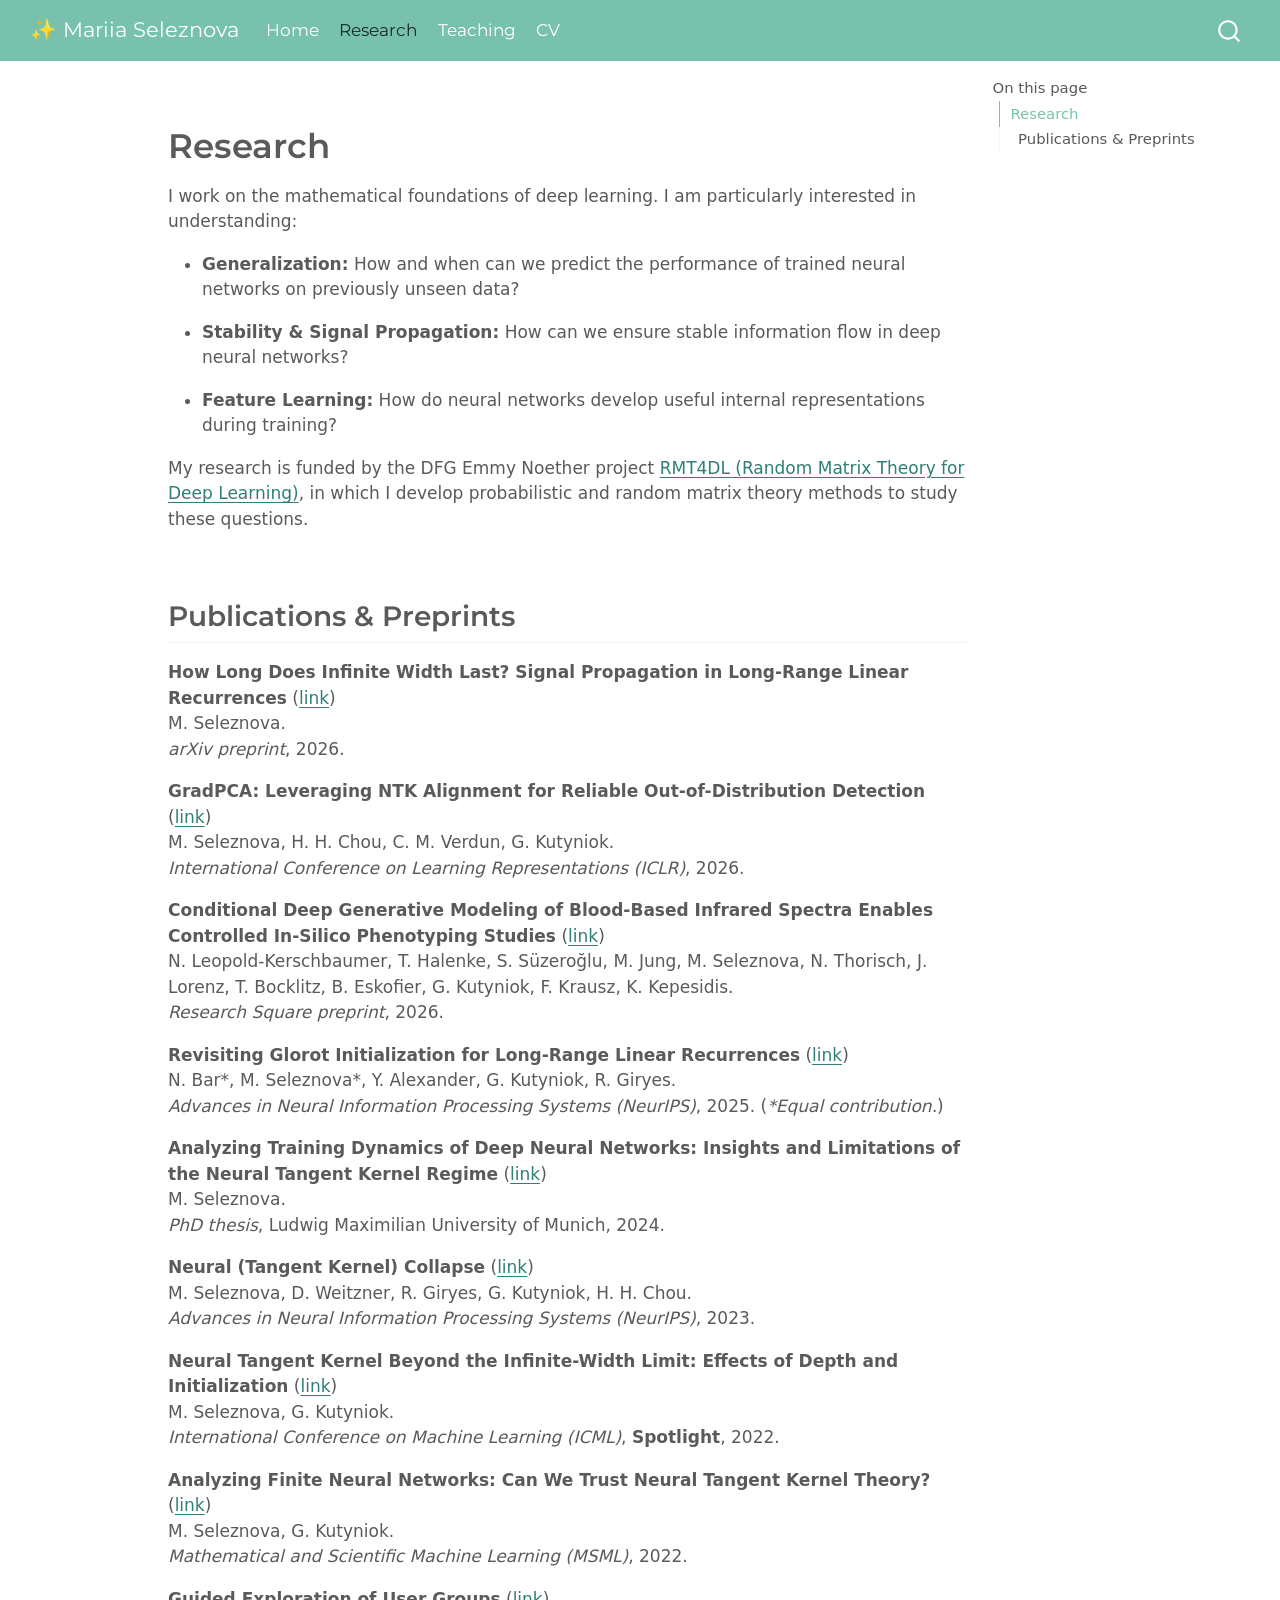
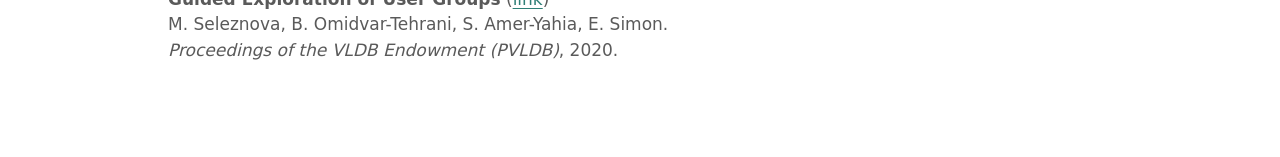
==== research.html @ a416ea93 "Built site for gh-pages" ====
<!DOCTYPE html>
<html xmlns="http://www.w3.org/1999/xhtml" lang="en" xml:lang="en"><head>

<meta charset="utf-8">
<meta name="generator" content="quarto-1.10.18">

<meta name="viewport" content="width=device-width, initial-scale=1.0, user-scalable=yes">


<title>research – ✨ Mariia Seleznova</title>
<style>
/* Default styles provided by pandoc.
** See https://pandoc.org/MANUAL.html#variables-for-html for config info.
*/
span.smallcaps{font-variant: small-caps;}
div.columns{display: flex; gap: 1.5em;}
div.column{flex: auto;}
@media screen {
div.columns{gap: min(4vw, 1.5em);}
div.column{overflow-x: auto;}
}
div.hanging-indent{margin-left: 1.5em; text-indent: -1.5em;}
ul.task-list{list-style: none;}
ul.task-list li input[type="checkbox"] {
  width: 0.8em;
  margin: 0 0.8em 0.2em -1em; /* quarto-specific, see https://github.com/quarto-dev/quarto-cli/issues/4556 */ 
  vertical-align: middle;
}
</style>


<script src="site_libs/quarto-nav/quarto-nav.js"></script>
<script src="site_libs/quarto-nav/headroom.min.js"></script>
<script src="site_libs/clipboard/clipboard.min.js"></script>
<script src="site_libs/quarto-search/autocomplete.umd.js"></script>
<script src="site_libs/quarto-search/fuse.min.js"></script>
<script src="site_libs/quarto-search/quarto-search.js"></script>
<meta name="quarto:offset" content="./">
<script src="site_libs/quarto-html/quarto.js" type="module"></script>
<script src="site_libs/quarto-html/tabsets/tabsets.js" type="module"></script>
<script src="site_libs/quarto-html/popper.min.js"></script>
<script src="site_libs/quarto-html/tippy.umd.min.js"></script>
<script src="site_libs/quarto-html/anchor.min.js"></script>
<link href="site_libs/quarto-html/tippy.css" rel="stylesheet">
<link href="site_libs/quarto-html/quarto-syntax-highlighting-64a204ab8560d761af7679ceaba22944.css" rel="stylesheet" id="quarto-text-highlighting-styles">
<script src="site_libs/bootstrap/bootstrap.min.js"></script>
<link href="site_libs/bootstrap/bootstrap-icons.css" rel="stylesheet">
<link href="site_libs/bootstrap/bootstrap-496a71ca20b0deb91189619ea2a1a39c.min.css" rel="stylesheet" append-hash="true" id="quarto-bootstrap" data-mode="light">
<script id="quarto-search-options" type="application/json">{
  "location": "navbar",
  "copy-button": false,
  "collapse-after": 3,
  "panel-placement": "end",
  "type": "overlay",
  "limit": 50,
  "keyboard-shortcut": [
    "f",
    "/",
    "s"
  ],
  "show-item-context": false,
  "language": {
    "search-no-results-text": "No results",
    "search-matching-documents-text": "matching documents",
    "search-copy-link-title": "Copy link to search",
    "search-hide-matches-text": "Hide additional matches",
    "search-more-match-text": "more match in this document",
    "search-more-matches-text": "more matches in this document",
    "search-clear-button-title": "Clear",
    "search-text-placeholder": "",
    "search-detached-cancel-button-title": "Cancel",
    "search-submit-button-title": "Submit",
    "search-label": "Search"
  }
}</script>


<link rel="stylesheet" href="styles.css">
</head>

<body class="nav-fixed quarto-light">

<div id="quarto-search-results"></div>
  <header id="quarto-header" class="headroom fixed-top">
    <nav class="navbar navbar-expand-lg " data-bs-theme="dark">
      <div class="navbar-container container-fluid">
      <div class="navbar-brand-container mx-auto">
    <a class="navbar-brand" href="./index.html">
    <span class="navbar-title">✨ Mariia Seleznova</span>
    </a>
  </div>
            <div id="quarto-search" class="" title="Search"></div>
          <button class="navbar-toggler" type="button" data-bs-toggle="collapse" data-bs-target="#navbarCollapse" aria-controls="navbarCollapse" role="menu" aria-expanded="false" aria-label="Toggle navigation" onclick="if (window.quartoToggleHeadroom) { window.quartoToggleHeadroom(); }">
  <span class="navbar-toggler-icon"></span>
</button>
          <div class="collapse navbar-collapse" id="navbarCollapse">
            <ul class="navbar-nav navbar-nav-scroll me-auto">
  <li class="nav-item">
    <a class="nav-link" href="./index.html"> 
<span class="menu-text">Home</span></a>
  </li>  
  <li class="nav-item">
    <a class="nav-link active" href="./research.html" aria-current="page"> 
<span class="menu-text">Research</span></a>
  </li>  
  <li class="nav-item">
    <a class="nav-link" href="./teaching.html"> 
<span class="menu-text">Teaching</span></a>
  </li>  
  <li class="nav-item">
    <a class="nav-link" href="./files/cv.pdf"> 
<span class="menu-text">CV</span></a>
  </li>  
</ul>
          </div> <!-- /navcollapse -->
            <div class="quarto-navbar-tools">
</div>
      </div> <!-- /container-fluid -->
    </nav>
</header>
<!-- content -->
<div id="quarto-content" class="quarto-container page-columns page-rows-contents page-layout-article page-navbar">
<!-- sidebar -->
<!-- margin-sidebar -->
    <div id="quarto-margin-sidebar" class="sidebar margin-sidebar">
        <nav id="TOC" role="doc-toc" class="toc-active">
    <h2 id="toc-title">On this page</h2>
   
  <ul>
  <li><a href="#research" id="toc-research" class="nav-link active" data-scroll-target="#research">Research</a>
  <ul class="collapse">
  <li><a href="#publications-preprints" id="toc-publications-preprints" class="nav-link" data-scroll-target="#publications-preprints">Publications &amp; Preprints</a></li>
  </ul></li>
  </ul>
</nav>
    </div>
<!-- main -->
<main class="content" id="quarto-document-content"><header id="title-block-header" class="quarto-title-block"></header>




<section id="research" class="level1">
<h1>Research</h1>
<p>I work on the mathematical foundations of deep learning. I am particularly interested in understanding:</p>
<ul>
<li><p><strong>Generalization:</strong> How and when can we predict the performance of trained neural networks on previously unseen data?</p></li>
<li><p><strong>Stability &amp; Signal Propagation:</strong> How can we ensure stable information flow in deep neural networks?</p></li>
<li><p><strong>Feature Learning:</strong> How do neural networks develop useful internal representations during training?</p></li>
</ul>
<p>My research is funded by the DFG Emmy Noether project <strong><a href="https://gepris.dfg.de/project/572957656/2">RMT4DL (Random Matrix Theory for Deep Learning)</a></strong>, in which I develop probabilistic and random matrix theory methods to study these questions.</p>
<div style="height: 1rem;">

</div>
<section id="publications-preprints" class="level2">
<h2 class="anchored" data-anchor-id="publications-preprints">Publications &amp; Preprints</h2>
<p><strong>How Long Does Infinite Width Last? Signal Propagation in Long-Range Linear Recurrences</strong> (<a href="https://arxiv.org/abs/2605.05113">link</a>)<br>
M. Seleznova.<br>
<em>arXiv preprint</em>, 2026.</p>
<p><strong>GradPCA: Leveraging NTK Alignment for Reliable Out-of-Distribution Detection</strong> (<a href="https://openreview.net/pdf?id=7rvMexIZA1">link</a>)<br>
M. Seleznova, H. H. Chou, C. M. Verdun, G. Kutyniok.<br>
<em>International Conference on Learning Representations (ICLR)</em>, 2026.</p>
<p><strong>Conditional Deep Generative Modeling of Blood-Based Infrared Spectra Enables Controlled In-Silico Phenotyping Studies</strong> (<a href="https://www.researchsquare.com/article/rs-8540695/v1">link</a>)<br>
N. Leopold-Kerschbaumer, T. Halenke, S. Süzeroğlu, M. Jung, M. Seleznova, N. Thorisch, J. Lorenz, T. Bocklitz, B. Eskofier, G. Kutyniok, F. Krausz, K. Kepesidis.<br>
<em>Research Square preprint</em>, 2026.</p>
<p><strong>Revisiting Glorot Initialization for Long-Range Linear Recurrences</strong> (<a href="https://proceedings.neurips.cc/paper_files/paper/2025/file/4fbc7f29151b7c1f0e1f1e5c51c4f5b3-Paper-Conference.pdf">link</a>)<br>
N. Bar*, M. Seleznova*, Y. Alexander, G. Kutyniok, R. Giryes.<br>
<em>Advances in Neural Information Processing Systems (NeurIPS)</em>, 2025. (<em>*Equal contribution.</em>)</p>
<p><strong>Analyzing Training Dynamics of Deep Neural Networks: Insights and Limitations of the Neural Tangent Kernel Regime</strong> (<a href="https://edoc.ub.uni-muenchen.de/34395/1/Seleznova_Mariia.pdf">link</a>)<br>
M. Seleznova.<br>
<em>PhD thesis</em>, Ludwig Maximilian University of Munich, 2024.</p>
<p><strong>Neural (Tangent Kernel) Collapse</strong> (<a href="https://proceedings.neurips.cc/paper_files/paper/2023/file/3477ca0ce484aa2fa42c1361ab601c25-Paper-Conference.pdf">link</a>)<br>
M. Seleznova, D. Weitzner, R. Giryes, G. Kutyniok, H. H. Chou.<br>
<em>Advances in Neural Information Processing Systems (NeurIPS)</em>, 2023.</p>
<p><strong>Neural Tangent Kernel Beyond the Infinite-Width Limit: Effects of Depth and Initialization</strong> (<a href="https://proceedings.mlr.press/v162/seleznova22a.html">link</a>)<br>
M. Seleznova, G. Kutyniok.<br>
<em>International Conference on Machine Learning (ICML)</em>, <strong>Spotlight</strong>, 2022.</p>
<p><strong>Analyzing Finite Neural Networks: Can We Trust Neural Tangent Kernel Theory?</strong> (<a href="https://proceedings.mlr.press/v145/seleznova22a.html">link</a>)<br>
M. Seleznova, G. Kutyniok.<br>
<em>Mathematical and Scientific Machine Learning (MSML)</em>, 2022.</p>
<p><strong>Guided Exploration of User Groups</strong> (<a href="https://dl.acm.org/doi/abs/10.14778/3397230.3397242">link</a>)<br>
M. Seleznova, B. Omidvar-Tehrani, S. Amer-Yahia, E. Simon.<br>
<em>Proceedings of the VLDB Endowment (PVLDB)</em>, 2020.</p>


</section>
</section>

</main> <!-- /main -->
<script id="quarto-html-after-body" type="application/javascript">
  window.document.addEventListener("DOMContentLoaded", function (event) {
    const icon = "";
    const anchorJS = new window.AnchorJS();
    anchorJS.options = {
      placement: 'right',
      icon: icon
    };
    anchorJS.add('.anchored');
    const isCodeAnnotation = (el) => {
      for (const clz of el.classList) {
        if (clz.startsWith('code-annotation-')) {                     
          return true;
        }
      }
      return false;
    }
    const onCopySuccess = function(e) {
      // button target
      const button = e.trigger;
      // don't keep focus
      button.blur();
      // flash "checked"
      button.classList.add('code-copy-button-checked');
      var currentTitle = button.getAttribute("title");
      button.setAttribute("title", "Copied!");
      let tooltip;
      if (window.bootstrap) {
        button.setAttribute("data-bs-toggle", "tooltip");
        button.setAttribute("data-bs-placement", "left");
        button.setAttribute("data-bs-title", "Copied!");
        tooltip = new bootstrap.Tooltip(button, 
          { trigger: "manual", 
            customClass: "code-copy-button-tooltip",
            offset: [0, -8]});
        tooltip.show();    
      }
      setTimeout(function() {
        if (tooltip) {
          tooltip.hide();
          button.removeAttribute("data-bs-title");
          button.removeAttribute("data-bs-toggle");
          button.removeAttribute("data-bs-placement");
        }
        button.setAttribute("title", currentTitle);
        button.classList.remove('code-copy-button-checked');
      }, 1000);
      // clear code selection
      e.clearSelection();
    }
    const getTextToCopy = function(trigger) {
      const outerScaffold = trigger.parentElement.cloneNode(true);
      const codeEl = outerScaffold.querySelector('code');
      for (const childEl of codeEl.children) {
        if (isCodeAnnotation(childEl)) {
          childEl.remove();
        }
      }
      return codeEl.innerText;
    }
    const clipboard = new window.ClipboardJS('.code-copy-button:not([data-in-quarto-modal])', {
      text: getTextToCopy
    });
    clipboard.on('success', onCopySuccess);
    if (window.document.getElementById('quarto-embedded-source-code-modal')) {
      const clipboardModal = new window.ClipboardJS('.code-copy-button[data-in-quarto-modal]', {
        text: getTextToCopy,
        container: window.document.getElementById('quarto-embedded-source-code-modal')
      });
      clipboardModal.on('success', onCopySuccess);
    }
      var localhostRegex = new RegExp(/^(?:http|https):\/\/localhost\:?[0-9]*\//);
      var mailtoRegex = new RegExp(/^mailto:/);
        var filterRegex = new RegExp('/' + window.location.host + '/');
      var isInternal = (href) => {
          return filterRegex.test(href) || localhostRegex.test(href) || mailtoRegex.test(href);
      }
      // Inspect non-navigation links and adorn them if external
     var links = window.document.querySelectorAll('a[href]:not(.nav-link):not(.navbar-brand):not(.toc-action):not(.sidebar-link):not(.sidebar-item-toggle):not(.pagination-link):not(.no-external):not([aria-hidden]):not(.dropdown-item):not(.quarto-navigation-tool):not(.about-link)');
      for (var i=0; i<links.length; i++) {
        const link = links[i];
        if (!isInternal(link.href)) {
          // undo the damage that might have been done by quarto-nav.js in the case of
          // links that we want to consider external
          if (link.dataset.originalHref !== undefined) {
            link.href = link.dataset.originalHref;
          }
        }
      }
    function tippyHover(el, contentFn, onTriggerFn, onUntriggerFn) {
      const config = {
        allowHTML: true,
        maxWidth: 500,
        delay: 100,
        arrow: false,
        appendTo: function(el) {
            return el.parentElement;
        },
        interactive: true,
        interactiveBorder: 10,
        theme: 'quarto',
        placement: 'bottom-start',
      };
      if (contentFn) {
        config.content = contentFn;
      }
      if (onTriggerFn) {
        config.onTrigger = onTriggerFn;
      }
      if (onUntriggerFn) {
        config.onUntrigger = onUntriggerFn;
      }
      window.tippy(el, config); 
    }
    const noterefs = window.document.querySelectorAll('a[role="doc-noteref"]');
    for (var i=0; i<noterefs.length; i++) {
      const ref = noterefs[i];
      tippyHover(ref, function() {
        // use id or data attribute instead here
        let href = ref.getAttribute('data-footnote-href') || ref.getAttribute('href');
        try { href = new URL(href).hash; } catch {}
        const id = href.replace(/^#\/?/, "");
        const note = window.document.getElementById(id);
        if (note) {
          return note.innerHTML;
        } else {
          return "";
        }
      });
    }
    const xrefs = window.document.querySelectorAll('a.quarto-xref');
    const processXRef = (id, note) => {
      // Strip column container classes
      const stripColumnClz = (el) => {
        el.classList.remove("page-full", "page-columns");
        if (el.children) {
          for (const child of el.children) {
            stripColumnClz(child);
          }
        }
      }
      stripColumnClz(note)
      if (id === null || id.startsWith('sec-')) {
        // Special case sections, only their first couple elements
        const container = document.createElement("div");
        if (note.children && note.children.length > 2) {
          container.appendChild(note.children[0].cloneNode(true));
          for (let i = 1; i < note.children.length; i++) {
            const child = note.children[i];
            if (child.tagName === "P" && child.innerText === "") {
              continue;
            } else {
              container.appendChild(child.cloneNode(true));
              break;
            }
          }
          if (window.Quarto?.typesetMath) {
            window.Quarto.typesetMath(container);
          }
          return container.innerHTML
        } else {
          if (window.Quarto?.typesetMath) {
            window.Quarto.typesetMath(note);
          }
          return note.innerHTML;
        }
      } else {
        // Remove any anchor links if they are present
        const anchorLink = note.querySelector('a.anchorjs-link');
        if (anchorLink) {
          anchorLink.remove();
        }
        if (window.Quarto?.typesetMath) {
          window.Quarto.typesetMath(note);
        }
        if (note.classList.contains("callout")) {
          return note.outerHTML;
        } else {
          return note.innerHTML;
        }
      }
    }
    for (var i=0; i<xrefs.length; i++) {
      const xref = xrefs[i];
      tippyHover(xref, undefined, function(instance) {
        instance.disable();
        let url = xref.getAttribute('href');
        let hash = undefined; 
        if (url.startsWith('#')) {
          hash = url;
        } else {
          try { hash = new URL(url).hash; } catch {}
        }
        if (hash) {
          const id = hash.replace(/^#\/?/, "");
          const note = window.document.getElementById(id);
          if (note !== null) {
            try {
              const html = processXRef(id, note.cloneNode(true));
              instance.setContent(html);
            } finally {
              instance.enable();
              instance.show();
            }
          } else {
            // See if we can fetch this
            fetch(url.split('#')[0])
            .then(res => res.text())
            .then(html => {
              const parser = new DOMParser();
              const htmlDoc = parser.parseFromString(html, "text/html");
              const note = htmlDoc.getElementById(id);
              if (note !== null) {
                const html = processXRef(id, note);
                instance.setContent(html);
              } 
            }).finally(() => {
              instance.enable();
              instance.show();
            });
          }
        } else {
          // See if we can fetch a full url (with no hash to target)
          // This is a special case and we should probably do some content thinning / targeting
          fetch(url)
          .then(res => res.text())
          .then(html => {
            const parser = new DOMParser();
            const htmlDoc = parser.parseFromString(html, "text/html");
            const note = htmlDoc.querySelector('main.content');
            if (note !== null) {
              // This should only happen for chapter cross references
              // (since there is no id in the URL)
              // remove the first header
              if (note.children.length > 0 && note.children[0].tagName === "HEADER") {
                note.children[0].remove();
              }
              const html = processXRef(null, note);
              instance.setContent(html);
            } 
          }).finally(() => {
            instance.enable();
            instance.show();
          });
        }
      }, function(instance) {
      });
    }
        let selectedAnnoteEl;
        const selectorForAnnotation = ( cell, annotation) => {
          let cellAttr = 'data-code-cell="' + cell + '"';
          let lineAttr = 'data-code-annotation="' +  annotation + '"';
          const selector = 'span[' + cellAttr + '][' + lineAttr + ']';
          return selector;
        }
        const selectCodeLines = (annoteEl) => {
          const doc = window.document;
          const targetCell = annoteEl.getAttribute("data-target-cell");
          const targetAnnotation = annoteEl.getAttribute("data-target-annotation");
          const annoteSpan = window.document.querySelector(selectorForAnnotation(targetCell, targetAnnotation));
          const lines = annoteSpan.getAttribute("data-code-lines").split(",");
          const lineIds = lines.map((line) => {
            return targetCell + "-" + line;
          })
          let top = null;
          let height = null;
          let parent = null;
          if (lineIds.length > 0) {
              //compute the position of the single el (top and bottom and make a div)
              const el = window.document.getElementById(lineIds[0]);
              top = el.offsetTop;
              height = el.offsetHeight;
              parent = el.parentElement.parentElement;
            if (lineIds.length > 1) {
              const lastEl = window.document.getElementById(lineIds[lineIds.length - 1]);
              const bottom = lastEl.offsetTop + lastEl.offsetHeight;
              height = bottom - top;
            }
            if (top !== null && height !== null && parent !== null) {
              // cook up a div (if necessary) and position it 
              let div = window.document.getElementById("code-annotation-line-highlight");
              if (div === null) {
                div = window.document.createElement("div");
                div.setAttribute("id", "code-annotation-line-highlight");
                div.style.position = 'absolute';
                parent.appendChild(div);
              }
              div.style.top = top - 2 + "px";
              div.style.height = height + 4 + "px";
              div.style.left = 0;
              let gutterDiv = window.document.getElementById("code-annotation-line-highlight-gutter");
              if (gutterDiv === null) {
                gutterDiv = window.document.createElement("div");
                gutterDiv.setAttribute("id", "code-annotation-line-highlight-gutter");
                gutterDiv.style.position = 'absolute';
                const codeCell = window.document.getElementById(targetCell);
                const gutter = codeCell.querySelector('.code-annotation-gutter');
                gutter.appendChild(gutterDiv);
              }
              gutterDiv.style.top = top - 2 + "px";
              gutterDiv.style.height = height + 4 + "px";
            }
            selectedAnnoteEl = annoteEl;
          }
        };
        const unselectCodeLines = () => {
          const elementsIds = ["code-annotation-line-highlight", "code-annotation-line-highlight-gutter"];
          elementsIds.forEach((elId) => {
            const div = window.document.getElementById(elId);
            if (div) {
              div.remove();
            }
          });
          selectedAnnoteEl = undefined;
        };
          // Handle positioning of the toggle
      window.addEventListener(
        "resize",
        throttle(() => {
          elRect = undefined;
          if (selectedAnnoteEl) {
            selectCodeLines(selectedAnnoteEl);
          }
        }, 10)
      );
      function throttle(fn, ms) {
      let throttle = false;
      let timer;
        return (...args) => {
          if(!throttle) { // first call gets through
              fn.apply(this, args);
              throttle = true;
          } else { // all the others get throttled
              if(timer) clearTimeout(timer); // cancel #2
              timer = setTimeout(() => {
                fn.apply(this, args);
                timer = throttle = false;
              }, ms);
          }
        };
      }
        // Attach click handler to the DT
        const annoteDls = window.document.querySelectorAll('dt[data-target-cell]');
        for (const annoteDlNode of annoteDls) {
          annoteDlNode.addEventListener('click', (event) => {
            const clickedEl = event.target;
            if (clickedEl !== selectedAnnoteEl) {
              unselectCodeLines();
              const activeEl = window.document.querySelector('dt[data-target-cell].code-annotation-active');
              if (activeEl) {
                activeEl.classList.remove('code-annotation-active');
              }
              selectCodeLines(clickedEl);
              clickedEl.classList.add('code-annotation-active');
            } else {
              // Unselect the line
              unselectCodeLines();
              clickedEl.classList.remove('code-annotation-active');
            }
          });
        }
    const findCites = (el) => {
      const parentEl = el.parentElement;
      if (parentEl) {
        const cites = parentEl.dataset.cites;
        if (cites) {
          return {
            el,
            cites: cites.split(' ')
          };
        } else {
          return findCites(el.parentElement)
        }
      } else {
        return undefined;
      }
    };
    var bibliorefs = window.document.querySelectorAll('a[role="doc-biblioref"]');
    for (var i=0; i<bibliorefs.length; i++) {
      const ref = bibliorefs[i];
      const citeInfo = findCites(ref);
      if (citeInfo) {
        tippyHover(citeInfo.el, function() {
          var popup = window.document.createElement('div');
          citeInfo.cites.forEach(function(cite) {
            var citeDiv = window.document.createElement('div');
            citeDiv.classList.add('hanging-indent');
            citeDiv.classList.add('csl-entry');
            var biblioDiv = window.document.getElementById('ref-' + cite);
            if (biblioDiv) {
              citeDiv.innerHTML = biblioDiv.innerHTML;
            }
            popup.appendChild(citeDiv);
          });
          return popup.innerHTML;
        });
      }
    }
  });
  </script>
</div> <!-- /content -->




</body></html>
---- site_libs/quarto-html/tippy.css ----
.tippy-box[data-animation=fade][data-state=hidden]{opacity:0}[data-tippy-root]{max-width:calc(100vw - 10px)}.tippy-box{position:relative;background-color:#333;color:#fff;border-radius:4px;font-size:14px;line-height:1.4;white-space:normal;outline:0;transition-property:transform,visibility,opacity}.tippy-box[data-placement^=top]>.tippy-arrow{bottom:0}.tippy-box[data-placement^=top]>.tippy-arrow:before{bottom:-7px;left:0;border-width:8px 8px 0;border-top-color:initial;transform-origin:center top}.tippy-box[data-placement^=bottom]>.tippy-arrow{top:0}.tippy-box[data-placement^=bottom]>.tippy-arrow:before{top:-7px;left:0;border-width:0 8px 8px;border-bottom-color:initial;transform-origin:center bottom}.tippy-box[data-placement^=left]>.tippy-arrow{right:0}.tippy-box[data-placement^=left]>.tippy-arrow:before{border-width:8px 0 8px 8px;border-left-color:initial;right:-7px;transform-origin:center left}.tippy-box[data-placement^=right]>.tippy-arrow{left:0}.tippy-box[data-placement^=right]>.tippy-arrow:before{left:-7px;border-width:8px 8px 8px 0;border-right-color:initial;transform-origin:center right}.tippy-box[data-inertia][data-state=visible]{transition-timing-function:cubic-bezier(.54,1.5,.38,1.11)}.tippy-arrow{width:16px;height:16px;color:#333}.tippy-arrow:before{content:"";position:absolute;border-color:transparent;border-style:solid}.tippy-content{position:relative;padding:5px 9px;z-index:1}
---- site_libs/quarto-html/quarto-syntax-highlighting-64a204ab8560d761af7679ceaba22944.css ----
/* quarto syntax highlight colors */
:root {
  --quarto-hl-ot-color: #003B4F;
  --quarto-hl-at-color: #657422;
  --quarto-hl-ss-color: #20794D;
  --quarto-hl-an-color: #5E5E5E;
  --quarto-hl-fu-color: #4758AB;
  --quarto-hl-st-color: #20794D;
  --quarto-hl-cf-color: #003B4F;
  --quarto-hl-op-color: #5E5E5E;
  --quarto-hl-er-color: #AD0000;
  --quarto-hl-bn-color: #AD0000;
  --quarto-hl-al-color: #AD0000;
  --quarto-hl-va-color: #111111;
  --quarto-hl-bu-color: inherit;
  --quarto-hl-ex-color: inherit;
  --quarto-hl-pp-color: #AD0000;
  --quarto-hl-in-color: #5E5E5E;
  --quarto-hl-vs-color: #20794D;
  --quarto-hl-wa-color: #5E5E5E;
  --quarto-hl-do-color: #5E5E5E;
  --quarto-hl-im-color: #00769E;
  --quarto-hl-ch-color: #20794D;
  --quarto-hl-dt-color: #AD0000;
  --quarto-hl-fl-color: #AD0000;
  --quarto-hl-co-color: #5E5E5E;
  --quarto-hl-cv-color: #5E5E5E;
  --quarto-hl-cn-color: #8f5902;
  --quarto-hl-sc-color: #5E5E5E;
  --quarto-hl-dv-color: #AD0000;
  --quarto-hl-kw-color: #003B4F;
}

/* other quarto variables */
:root {
  --quarto-font-monospace: SFMono-Regular, Menlo, Monaco, Consolas, "Liberation Mono", "Courier New", monospace;
}

/* syntax highlight based on Pandoc's rules */
pre > code.sourceCode > span {
  color: #003B4F;
}

code.sourceCode > span {
  color: #003B4F;
}

div.sourceCode,
div.sourceCode pre.sourceCode {
  color: #003B4F;
}

/* Normal */
code span {
  color: #003B4F;
}

/* Alert */
code span.al {
  color: #AD0000;
  font-style: inherit;
}

/* Annotation */
code span.an {
  color: #5E5E5E;
  font-style: inherit;
}

/* Attribute */
code span.at {
  color: #657422;
  font-style: inherit;
}

/* BaseN */
code span.bn {
  color: #AD0000;
  font-style: inherit;
}

/* BuiltIn */
code span.bu {
  font-style: inherit;
}

/* ControlFlow */
code span.cf {
  color: #003B4F;
  font-weight: bold;
  font-style: inherit;
}

/* Char */
code span.ch {
  color: #20794D;
  font-style: inherit;
}

/* Constant */
code span.cn {
  color: #8f5902;
  font-style: inherit;
}

/* Comment */
code span.co {
  color: #5E5E5E;
  font-style: inherit;
}

/* CommentVar */
code span.cv {
  color: #5E5E5E;
  font-style: italic;
}

/* Documentation */
code span.do {
  color: #5E5E5E;
  font-style: italic;
}

/* DataType */
code span.dt {
  color: #AD0000;
  font-style: inherit;
}

/* DecVal */
code span.dv {
  color: #AD0000;
  font-style: inherit;
}

/* Error */
code span.er {
  color: #AD0000;
  font-style: inherit;
}

/* Extension */
code span.ex {
  font-style: inherit;
}

/* Float */
code span.fl {
  color: #AD0000;
  font-style: inherit;
}

/* Function */
code span.fu {
  color: #4758AB;
  font-style: inherit;
}

/* Import */
code span.im {
  color: #00769E;
  font-style: inherit;
}

/* Information */
code span.in {
  color: #5E5E5E;
  font-style: inherit;
}

/* Keyword */
code span.kw {
  color: #003B4F;
  font-weight: bold;
  font-style: inherit;
}

/* Operator */
code span.op {
  color: #5E5E5E;
  font-style: inherit;
}

/* Other */
code span.ot {
  color: #003B4F;
  font-style: inherit;
}

/* Preprocessor */
code span.pp {
  color: #AD0000;
  font-style: inherit;
}

/* SpecialChar */
code span.sc {
  color: #5E5E5E;
  font-style: inherit;
}

/* SpecialString */
code span.ss {
  color: #20794D;
  font-style: inherit;
}

/* String */
code span.st {
  color: #20794D;
  font-style: inherit;
}

/* Variable */
code span.va {
  color: #111111;
  font-style: inherit;
}

/* VerbatimString */
code span.vs {
  color: #20794D;
  font-style: inherit;
}

/* Warning */
code span.wa {
  color: #5E5E5E;
  font-style: italic;
}

.prevent-inlining {
  content: "</";
}

/*# sourceMappingURL=9d8d5bb603a83b8298b89080a598c93b.css.map */
---- styles.css ----
.quarto-title-block {
  display: none;
}

a {
  color: #2f7f77;
}

a:hover {
  color: #205e5c;
}

.profile-links i,
.hero-photo i {
    width: 1.2em;
    display: inline-block;
    color: #777;
}

.profile-links {
    margin-top: 1rem;
    font-size: 0.92rem;
}

.profile-links p {
    margin-bottom: 0.35rem;
}

.profile-links i {
    width: 1.3em;
    color: #666;
}

.join-box {
  background-color: color-mix(in srgb, var(--bs-primary) 12%, white);
  border-left: 5px solid var(--bs-primary);
  border-radius: 10px;
  padding: 0.5rem 1rem;
  margin: 2rem 0;
}

.hero {
  width: min(900px, calc(100% - 4rem));
  margin: 5rem auto 0 auto;
  display: flex;
  grid-template-columns: 280px 1fr;
  gap: 3rem;
  align-items: flex-start;
}

.profile {
  width: 82%;
  border-radius: 18px;
  display: block;
  margin-bottom: 1.5rem;
}

.hero-profile h3 {
  margin-top: 0;
  margin-bottom: 0.4rem;
}

.hero-profile p {
  margin: 0.3rem 0;
}

.email {
  font-size: 0.85rem;
}

.hero-text {
  padding-top: 0rem;
}

.hero-text h1 {
  margin-top: 0;
}

@media (max-width: 800px) {
  .hero {
    width: min(92%, 600px);
    grid-template-columns: 1fr;
    gap: 2.5rem;
    margin-top: 2rem;
  }
}
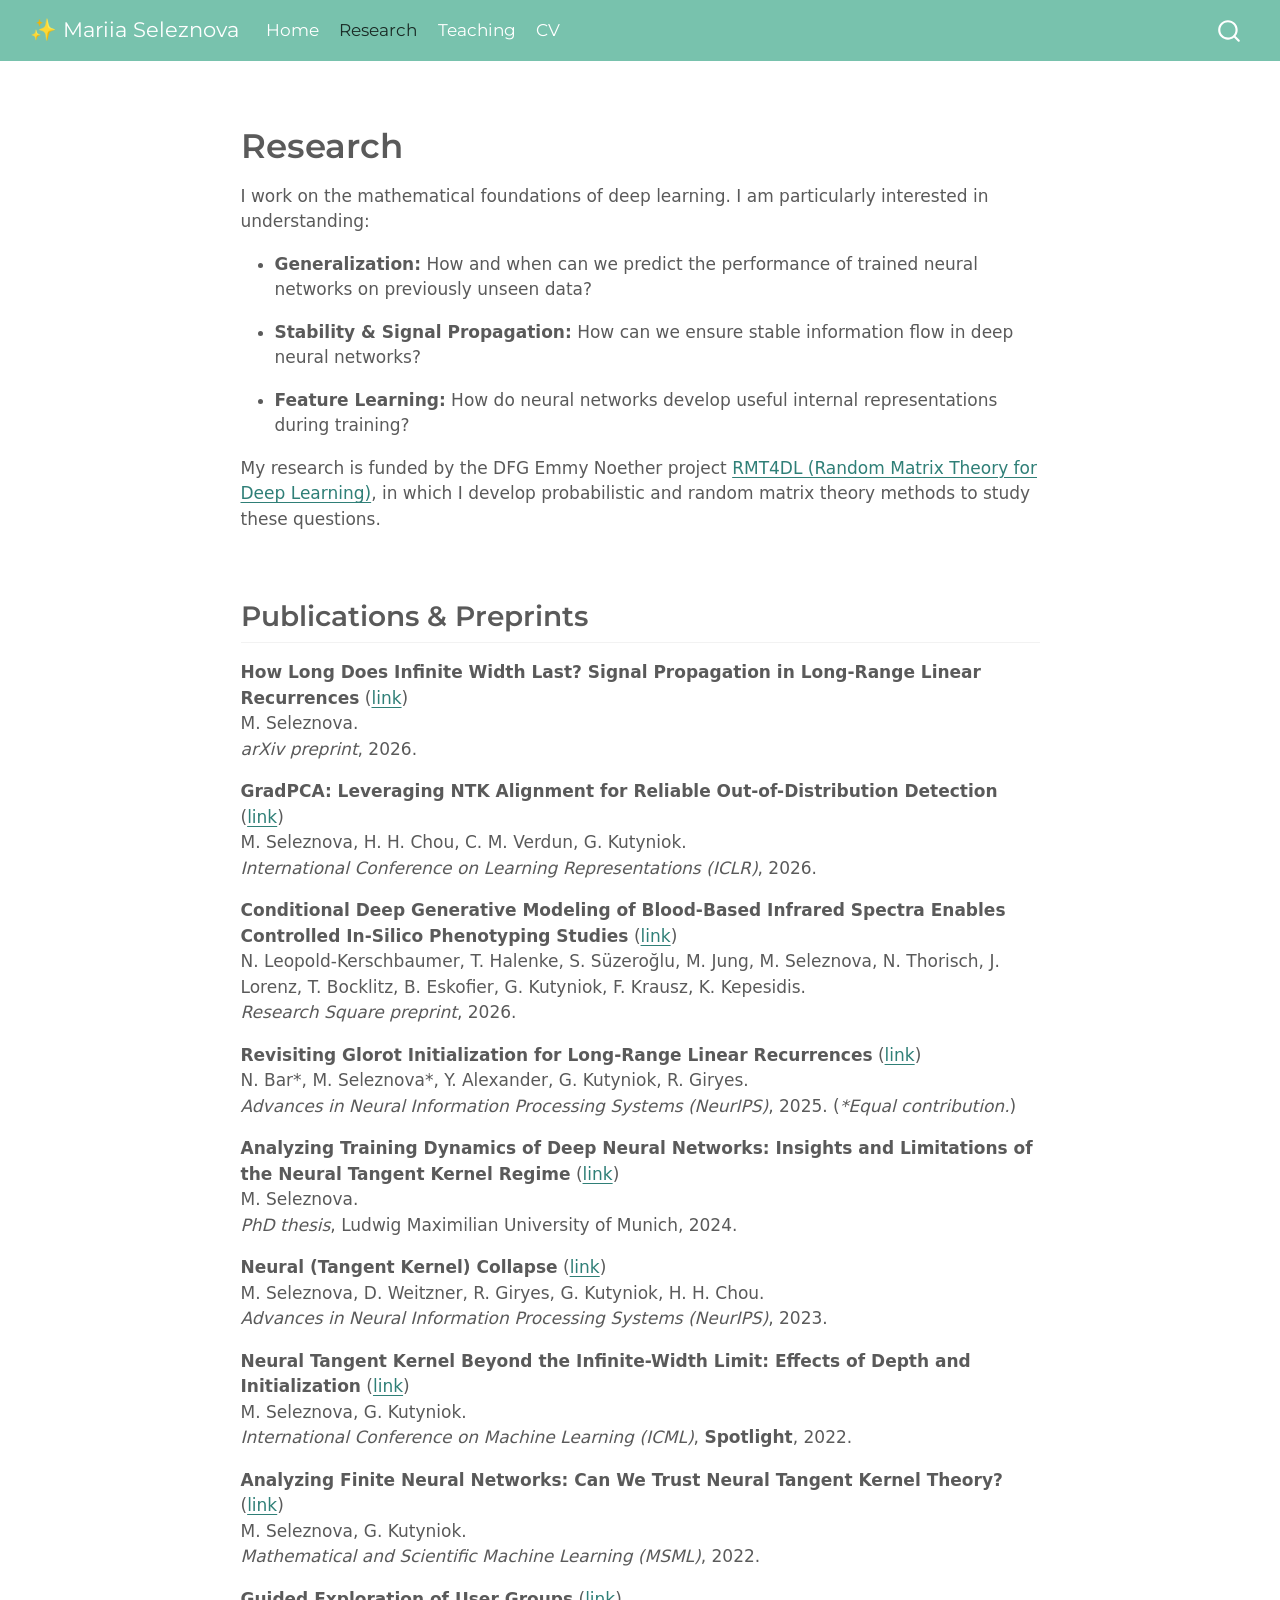
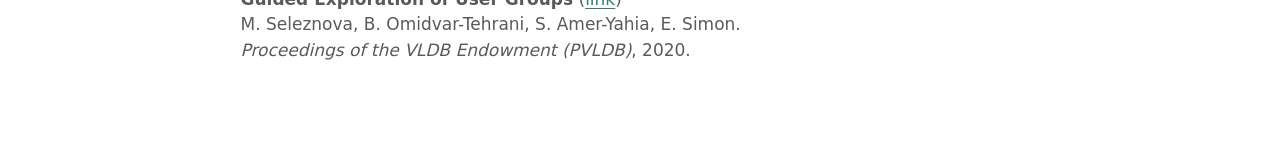
==== commit 69e43aa6: "Built site for gh-pages" ====
--- a/research.html
+++ b/research.html
@@ -78,7 +78,7 @@
 <link rel="stylesheet" href="styles.css">
 </head>
 
-<body class="nav-fixed quarto-light">
+<body class="nav-fixed fullcontent quarto-light">
 
 <div id="quarto-search-results"></div>
   <header id="quarto-header" class="headroom fixed-top">
@@ -122,18 +122,7 @@
 <div id="quarto-content" class="quarto-container page-columns page-rows-contents page-layout-article page-navbar">
 <!-- sidebar -->
 <!-- margin-sidebar -->
-    <div id="quarto-margin-sidebar" class="sidebar margin-sidebar">
-        <nav id="TOC" role="doc-toc" class="toc-active">
-    <h2 id="toc-title">On this page</h2>
-   
-  <ul>
-  <li><a href="#research" id="toc-research" class="nav-link active" data-scroll-target="#research">Research</a>
-  <ul class="collapse">
-  <li><a href="#publications-preprints" id="toc-publications-preprints" class="nav-link" data-scroll-target="#publications-preprints">Publications &amp; Preprints</a></li>
-  </ul></li>
-  </ul>
-</nav>
-    </div>
+    
 <!-- main -->
 <main class="content" id="quarto-document-content"><header id="title-block-header" class="quarto-title-block"></header>
 
@@ -260,7 +249,7 @@
     }
       var localhostRegex = new RegExp(/^(?:http|https):\/\/localhost\:?[0-9]*\//);
       var mailtoRegex = new RegExp(/^mailto:/);
-        var filterRegex = new RegExp('/' + window.location.host + '/');
+        var filterRegex = new RegExp("https:\/\/mselezniova\.github\.io");
       var isInternal = (href) => {
           return filterRegex.test(href) || localhostRegex.test(href) || mailtoRegex.test(href);
       }
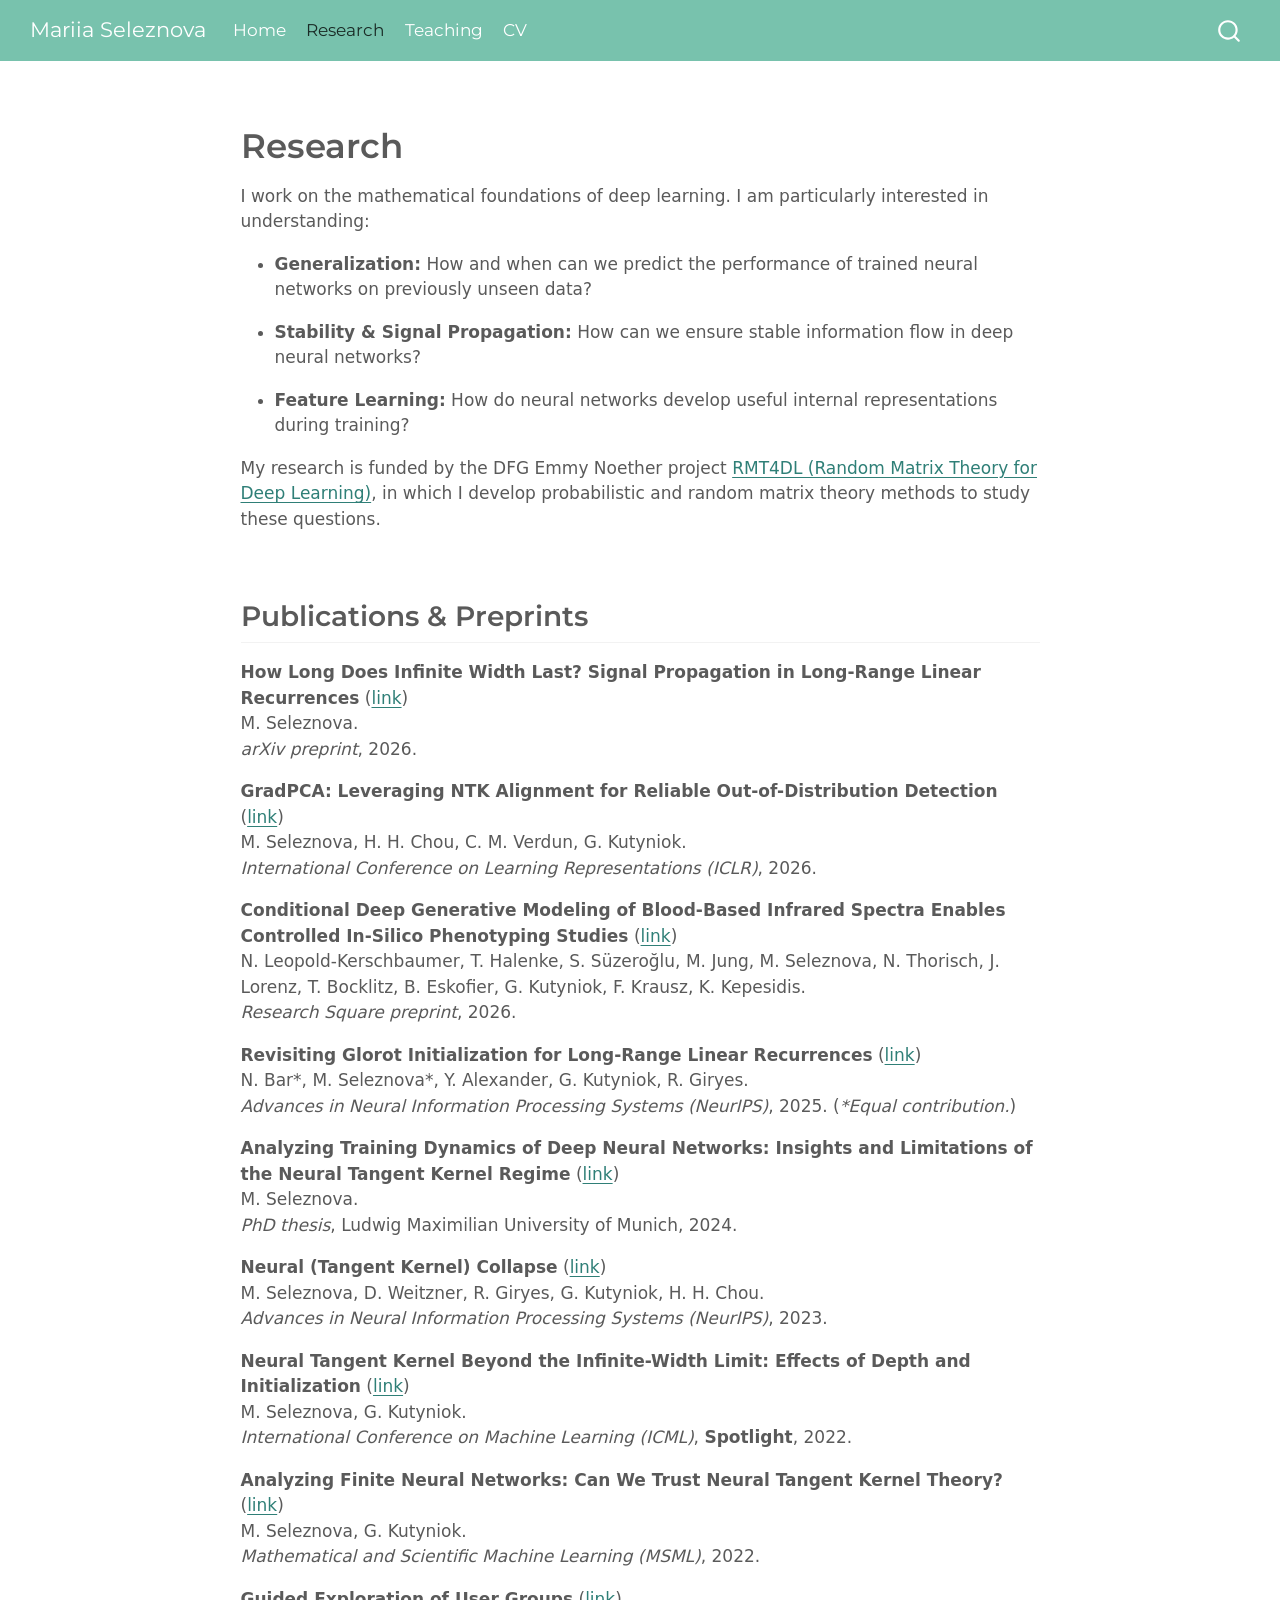
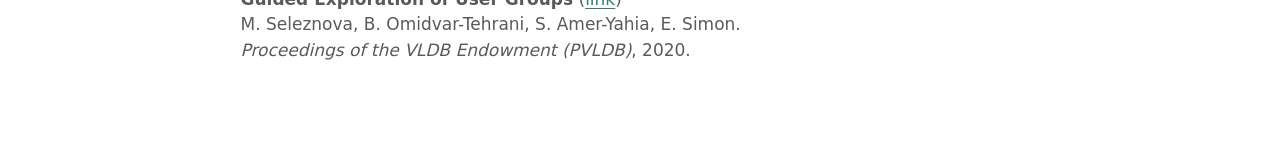
==== commit 58e753f8: "Built site for gh-pages" ====
--- a/research.html
+++ b/research.html
@@ -7,7 +7,7 @@
 <meta name="viewport" content="width=device-width, initial-scale=1.0, user-scalable=yes">
 
 
-<title>research – ✨ Mariia Seleznova</title>
+<title>research – Mariia Seleznova</title>
 <style>
 /* Default styles provided by pandoc.
 ** See https://pandoc.org/MANUAL.html#variables-for-html for config info.
@@ -86,7 +86,7 @@
       <div class="navbar-container container-fluid">
       <div class="navbar-brand-container mx-auto">
     <a class="navbar-brand" href="./index.html">
-    <span class="navbar-title">✨ Mariia Seleznova</span>
+    <span class="navbar-title">Mariia Seleznova</span>
     </a>
   </div>
             <div id="quarto-search" class="" title="Search"></div>
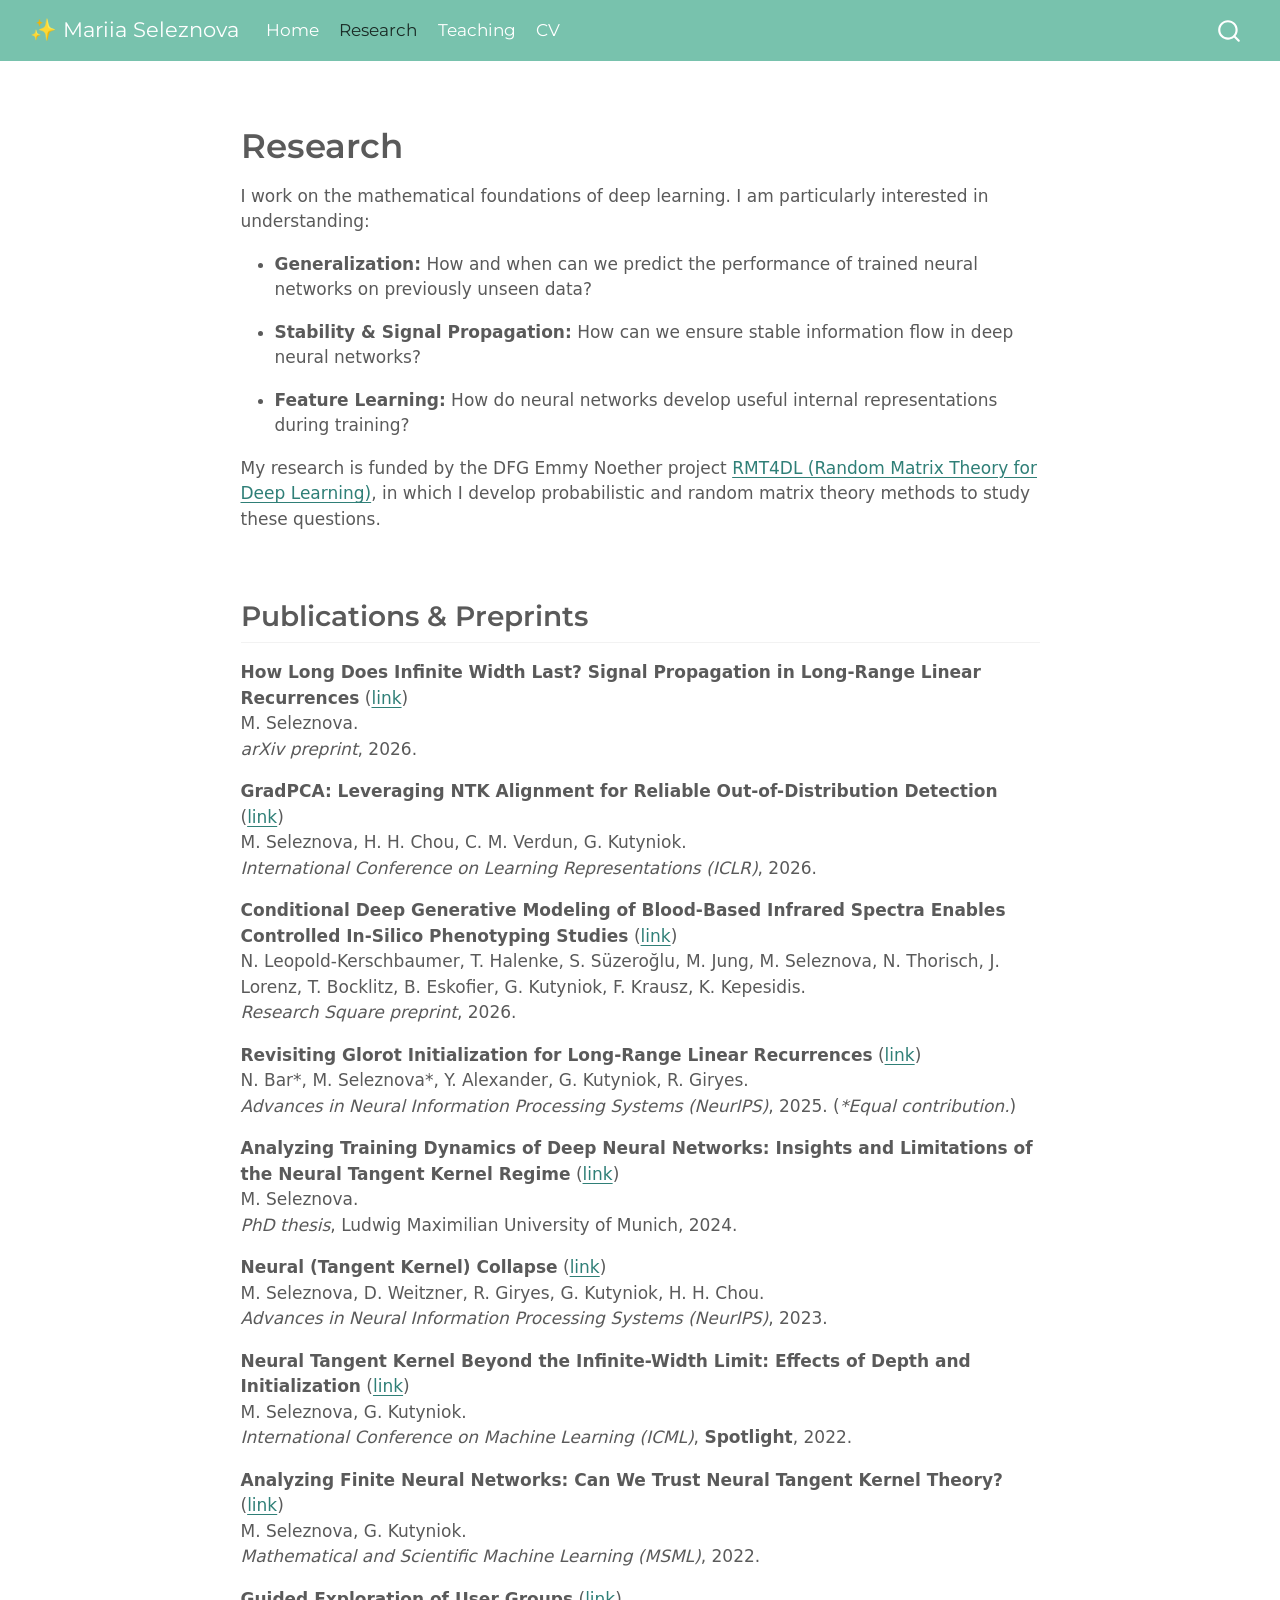
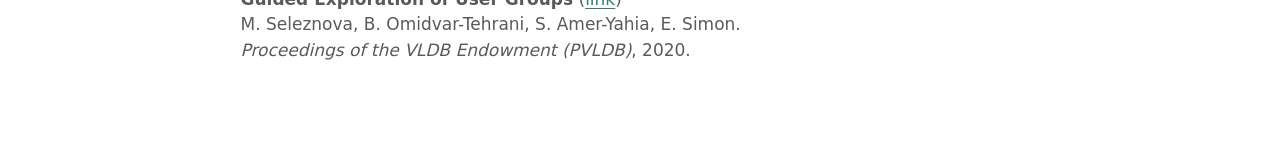
==== commit 00c51aaa: "Built site for gh-pages" ====
--- a/research.html
+++ b/research.html
@@ -7,7 +7,7 @@
 <meta name="viewport" content="width=device-width, initial-scale=1.0, user-scalable=yes">
 
 
-<title>research – Mariia Seleznova</title>
+<title>research – ✨ Mariia Seleznova</title>
 <style>
 /* Default styles provided by pandoc.
 ** See https://pandoc.org/MANUAL.html#variables-for-html for config info.
@@ -86,7 +86,7 @@
       <div class="navbar-container container-fluid">
       <div class="navbar-brand-container mx-auto">
     <a class="navbar-brand" href="./index.html">
-    <span class="navbar-title">Mariia Seleznova</span>
+    <span class="navbar-title">✨ Mariia Seleznova</span>
     </a>
   </div>
             <div id="quarto-search" class="" title="Search"></div>
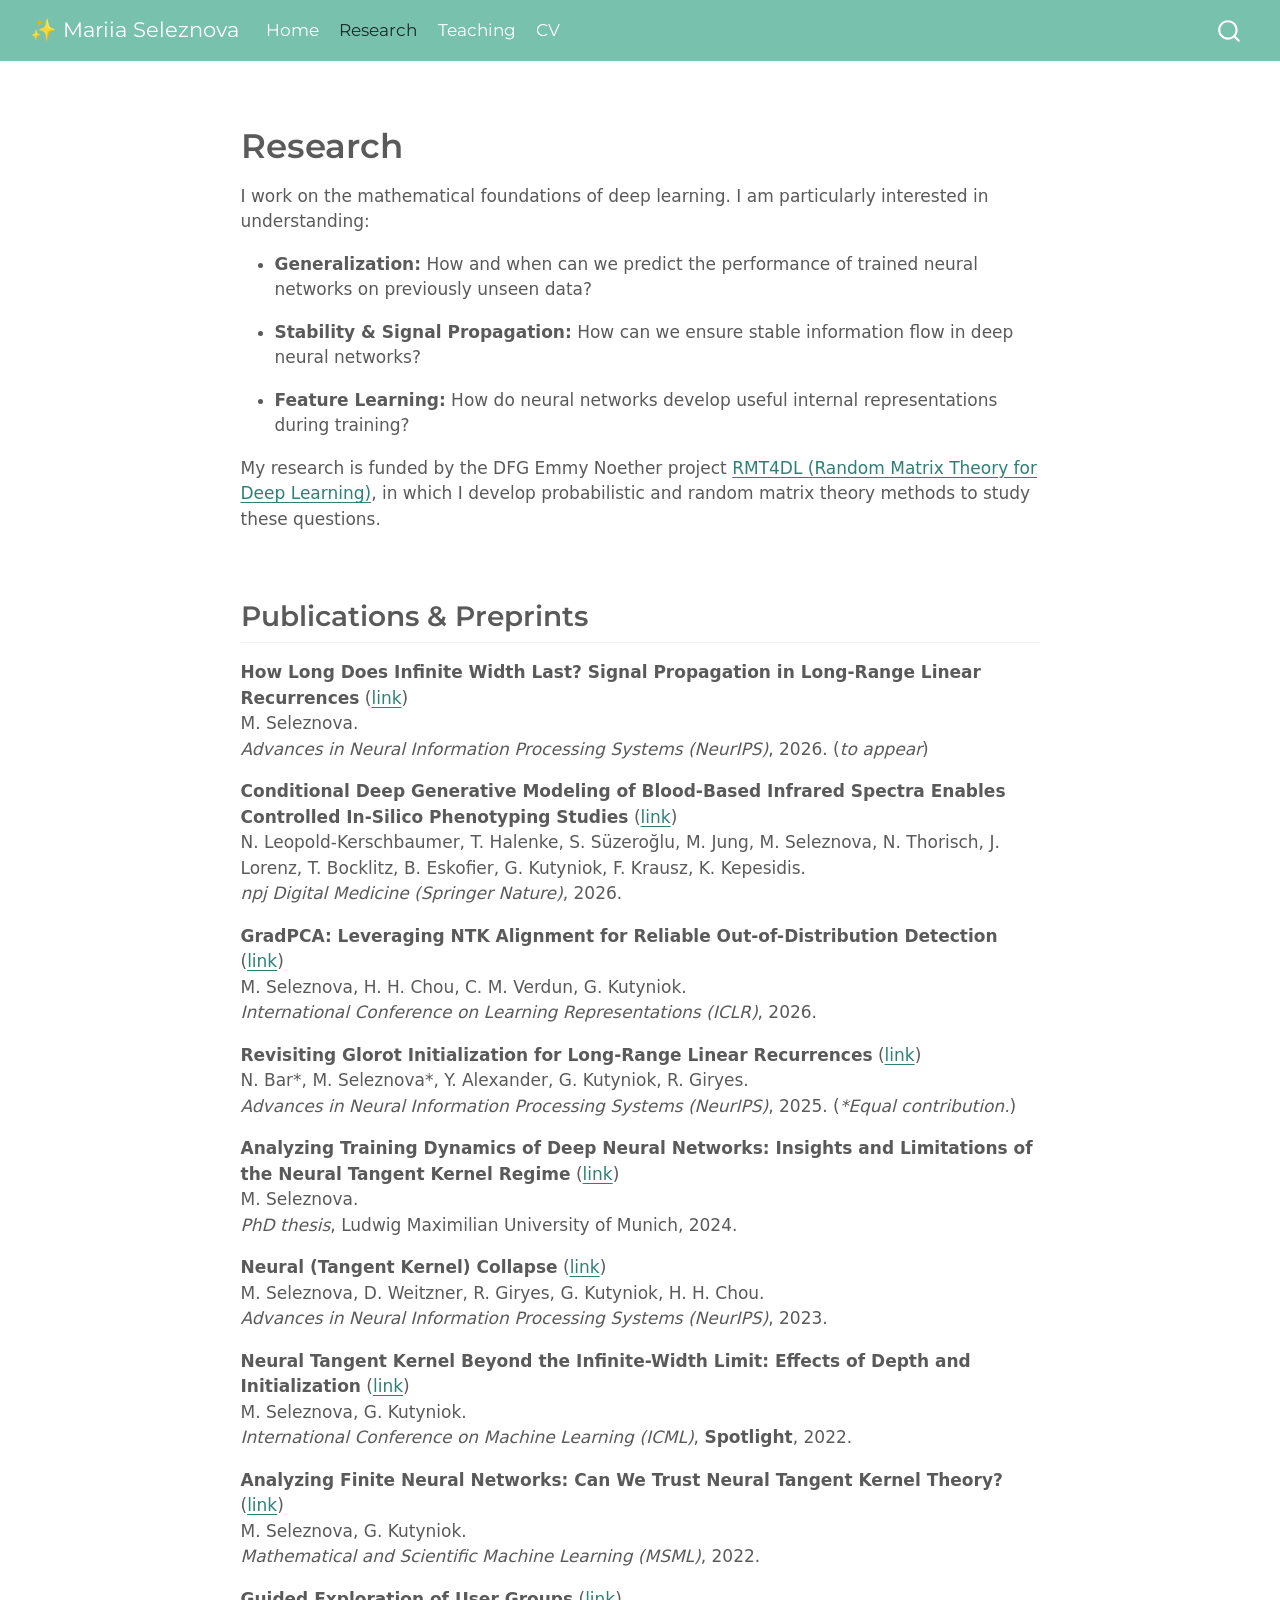
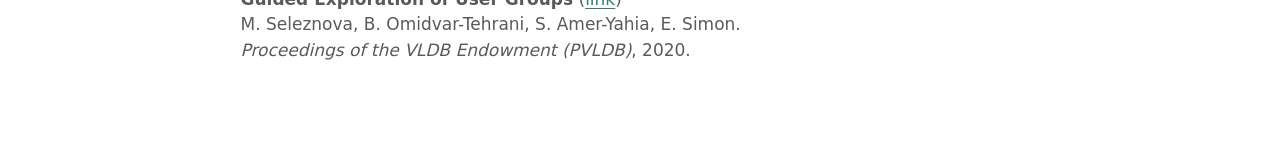
==== commit 51aafa44: "Built site for gh-pages" ====
--- a/research.html
+++ b/research.html
@@ -145,13 +145,13 @@
 <h2 class="anchored" data-anchor-id="publications-preprints">Publications &amp; Preprints</h2>
 <p><strong>How Long Does Infinite Width Last? Signal Propagation in Long-Range Linear Recurrences</strong> (<a href="https://arxiv.org/abs/2605.05113">link</a>)<br>
 M. Seleznova.<br>
-<em>arXiv preprint</em>, 2026.</p>
+<em>Advances in Neural Information Processing Systems (NeurIPS)</em>, 2026. (<em>to appear</em>)</p>
+<p><strong>Conditional Deep Generative Modeling of Blood-Based Infrared Spectra Enables Controlled In-Silico Phenotyping Studies</strong> (<a href="https://www.researchsquare.com/article/rs-8540695/v1">link</a>)<br>
+N. Leopold-Kerschbaumer, T. Halenke, S. Süzeroğlu, M. Jung, M. Seleznova, N. Thorisch, J. Lorenz, T. Bocklitz, B. Eskofier, G. Kutyniok, F. Krausz, K. Kepesidis.<br>
+<em>npj Digital Medicine (Springer Nature)</em>, 2026.</p>
 <p><strong>GradPCA: Leveraging NTK Alignment for Reliable Out-of-Distribution Detection</strong> (<a href="https://openreview.net/pdf?id=7rvMexIZA1">link</a>)<br>
 M. Seleznova, H. H. Chou, C. M. Verdun, G. Kutyniok.<br>
 <em>International Conference on Learning Representations (ICLR)</em>, 2026.</p>
-<p><strong>Conditional Deep Generative Modeling of Blood-Based Infrared Spectra Enables Controlled In-Silico Phenotyping Studies</strong> (<a href="https://www.researchsquare.com/article/rs-8540695/v1">link</a>)<br>
-N. Leopold-Kerschbaumer, T. Halenke, S. Süzeroğlu, M. Jung, M. Seleznova, N. Thorisch, J. Lorenz, T. Bocklitz, B. Eskofier, G. Kutyniok, F. Krausz, K. Kepesidis.<br>
-<em>Research Square preprint</em>, 2026.</p>
 <p><strong>Revisiting Glorot Initialization for Long-Range Linear Recurrences</strong> (<a href="https://proceedings.neurips.cc/paper_files/paper/2025/file/4fbc7f29151b7c1f0e1f1e5c51c4f5b3-Paper-Conference.pdf">link</a>)<br>
 N. Bar*, M. Seleznova*, Y. Alexander, G. Kutyniok, R. Giryes.<br>
 <em>Advances in Neural Information Processing Systems (NeurIPS)</em>, 2025. (<em>*Equal contribution.</em>)</p>
